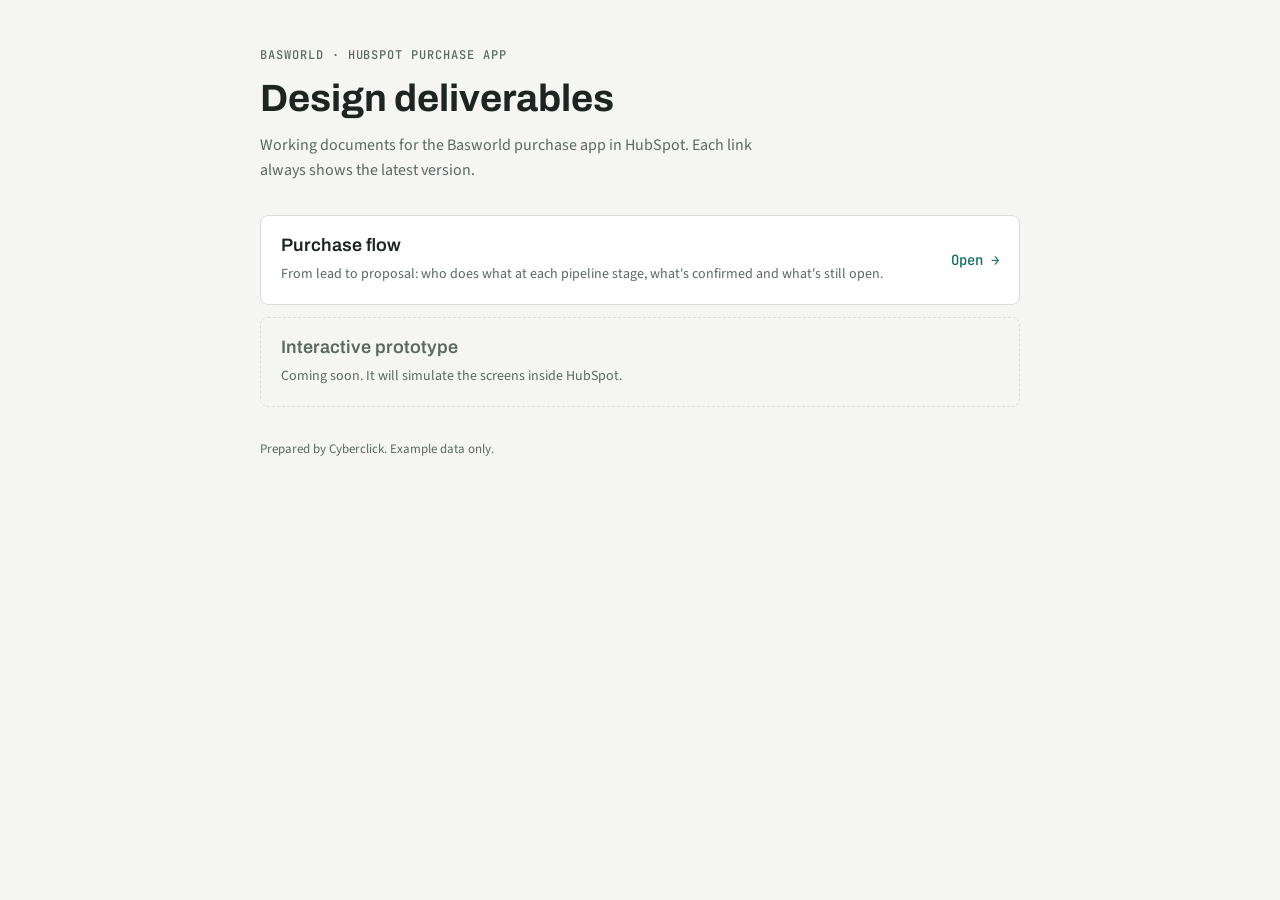
==== index.html @ c62ba5f0 "Initial publish: purchase flow and index Co-Authored-By: Claude Opus 5.5 <noreply@anthropic.com>" ====
<!doctype html>
<html lang="en">
<head>
<meta name="robots" content="noindex, nofollow">
<meta charset="utf-8">
<meta name="viewport" content="width=device-width, initial-scale=1">
<title>Basworld HubSpot</title>
<link rel="preconnect" href="https://fonts.googleapis.com">
<link rel="preconnect" href="https://fonts.gstatic.com" crossorigin>
<link rel="stylesheet" href="https://fonts.googleapis.com/css2?family=Archivo:wght@500;600;700&family=Source+Sans+3:wght@400;600&family=JetBrains+Mono:wght@500&display=swap">
<style>
:root{
  --bg:#f5f6f4; --surface:#ffffff; --ink:#1d2421; --muted:#5c6862; --line:#d9dedb;
  --accent:#0f6e66; --accent-bg:#e1f1ef;
  --f-display:"Archivo","Helvetica Neue",Arial,sans-serif;
  --f-body:"Source Sans 3","Segoe UI",system-ui,sans-serif;
  --f-mono:"JetBrains Mono",ui-monospace,Consolas,monospace;
}
@media (prefers-color-scheme: dark){
  :root{ color-scheme:dark; --bg:#131816; --surface:#1b211f; --ink:#e6ebe8; --muted:#9aa6a0; --line:#2f3834; --accent:#5fc9bd; --accent-bg:#123330; }
}
*{box-sizing:border-box}
body{margin:0;background:var(--bg);color:var(--ink);font:16px/1.55 var(--f-body);padding-inline:20px;padding-block:48px 64px}
.wrap{max-width:760px;margin:0 auto;display:flex;flex-direction:column;gap:32px}
.eyebrow{font:500 12px/1.3 var(--f-mono);letter-spacing:.08em;text-transform:uppercase;color:var(--muted)}
h1{font:700 clamp(28px,4vw,38px)/1.2 var(--f-display);margin:0;text-wrap:balance}
p{margin:0;color:var(--muted);max-width:62ch}
.list{display:flex;flex-direction:column;gap:12px}
a.item{display:flex;justify-content:space-between;align-items:center;gap:16px;background:var(--surface);border:1px solid var(--line);border-radius:8px;padding:18px 20px;color:var(--ink);text-decoration:none}
a.item:hover,a.item:focus-visible{border-color:var(--accent);outline:none}
a.item h2{font:600 18px/1.3 var(--f-display);margin:0 0 4px}
a.item span.meta{font-size:14px;color:var(--muted)}
.arrow{font:500 14px var(--f-mono);color:var(--accent);white-space:nowrap}
.soon{background:transparent;border:1px dashed var(--line);border-radius:8px;padding:18px 20px}
.soon h2{font:600 18px/1.3 var(--f-display);margin:0 0 4px;color:var(--muted)}
footer{font-size:13px;color:var(--muted)}
</style>
</head>
<body>
<div class="wrap">
  <header style="display:flex;flex-direction:column;gap:12px">
    <span class="eyebrow">Basworld · HubSpot purchase app</span>
    <h1>Design deliverables</h1>
    <p>Working documents for the Basworld purchase app in HubSpot. Each link always shows the latest version.</p>
  </header>

  <div class="list">
    <a class="item" href="purchase-flow.html">
      <div>
        <h2>Purchase flow</h2>
        <span class="meta">From lead to proposal: who does what at each pipeline stage, what's confirmed and what's still open.</span>
      </div>
      <span class="arrow">Open →</span>
    </a>
    <div class="soon">
      <h2>Interactive prototype</h2>
      <span class="meta" style="font-size:14px;color:var(--muted)">Coming soon. It will simulate the screens inside HubSpot.</span>
    </div>
  </div>

  <footer>Prepared by Cyberclick. Example data only.</footer>
</div>
</body>
</html>
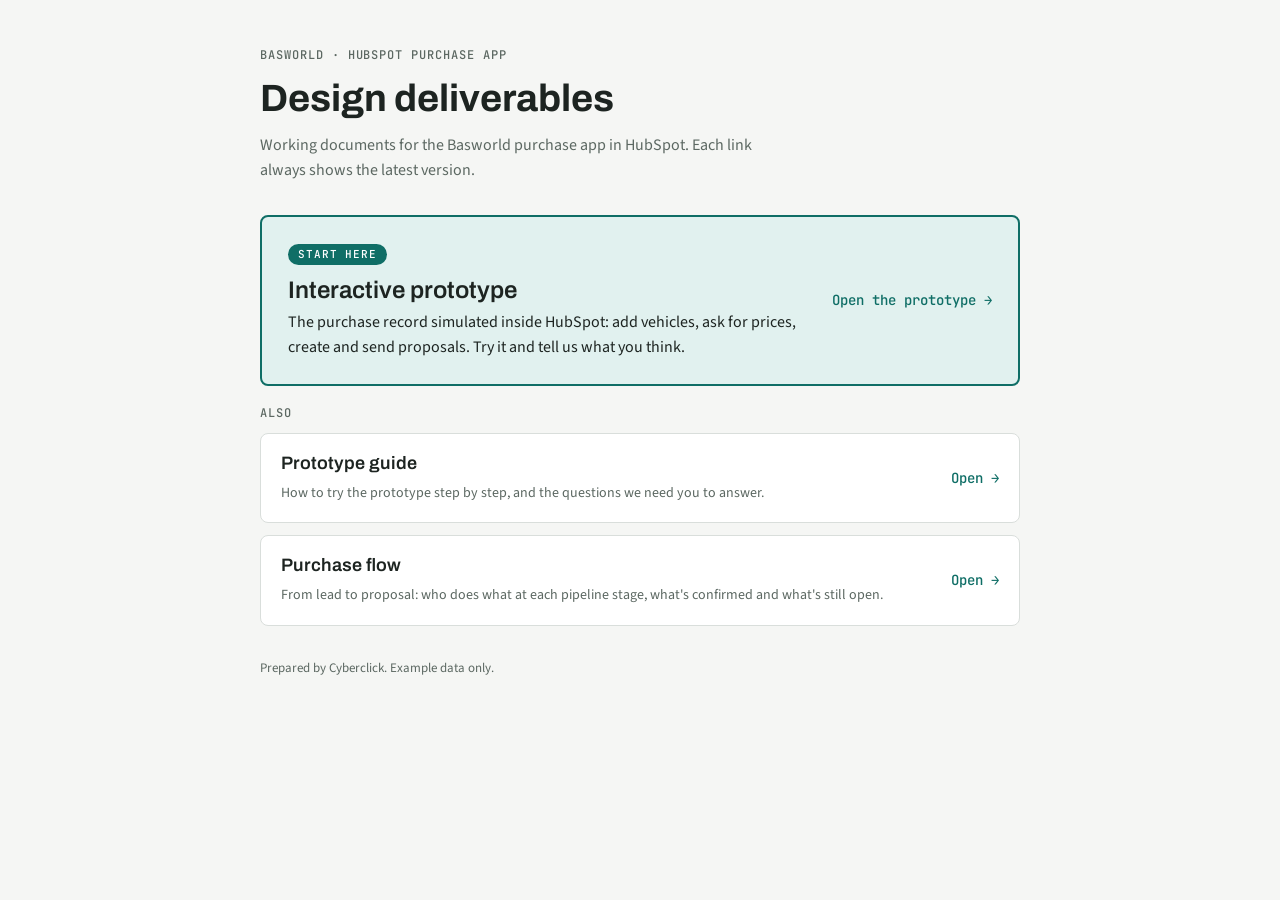
==== commit 7c8a14d6: "Update deliverables" ====
--- a/index.html
+++ b/index.html
@@ -31,8 +31,11 @@
 a.item h2{font:600 18px/1.3 var(--f-display);margin:0 0 4px}
 a.item span.meta{font-size:14px;color:var(--muted)}
 .arrow{font:500 14px var(--f-mono);color:var(--accent);white-space:nowrap}
-.soon{background:transparent;border:1px dashed var(--line);border-radius:8px;padding:18px 20px}
-.soon h2{font:600 18px/1.3 var(--f-display);margin:0 0 4px;color:var(--muted)}
+a.item.main{background:var(--accent-bg);border:2px solid var(--accent);padding:24px 26px}
+a.item.main h2{font-size:24px}
+a.item.main span.meta{color:var(--ink);font-size:16px}
+.tag{display:inline-block;font:500 11px/1 var(--f-mono);letter-spacing:.08em;text-transform:uppercase;background:var(--accent);color:#fff;border-radius:999px;padding:5px 10px;margin-bottom:10px}
+.also{font:500 12px/1.3 var(--f-mono);letter-spacing:.08em;text-transform:uppercase;color:var(--muted);margin-top:8px}
 footer{font-size:13px;color:var(--muted)}
 </style>
 </head>
@@ -45,6 +48,22 @@
   </header>
 
   <div class="list">
+    <a class="item main" href="prototype/prototype.html">
+      <div>
+        <span class="tag">Start here</span>
+        <h2>Interactive prototype</h2>
+        <span class="meta">The purchase record simulated inside HubSpot: add vehicles, ask for prices, create and send proposals. Try it and tell us what you think.</span>
+      </div>
+      <span class="arrow">Open the prototype →</span>
+    </a>
+    <p class="also">Also</p>
+    <a class="item" href="prototype/guide.html">
+      <div>
+        <h2>Prototype guide</h2>
+        <span class="meta">How to try the prototype step by step, and the questions we need you to answer.</span>
+      </div>
+      <span class="arrow">Open →</span>
+    </a>
     <a class="item" href="purchase-flow.html">
       <div>
         <h2>Purchase flow</h2>
@@ -52,10 +71,6 @@
       </div>
       <span class="arrow">Open →</span>
     </a>
-    <div class="soon">
-      <h2>Interactive prototype</h2>
-      <span class="meta" style="font-size:14px;color:var(--muted)">Coming soon. It will simulate the screens inside HubSpot.</span>
-    </div>
   </div>
 
   <footer>Prepared by Cyberclick. Example data only.</footer>
